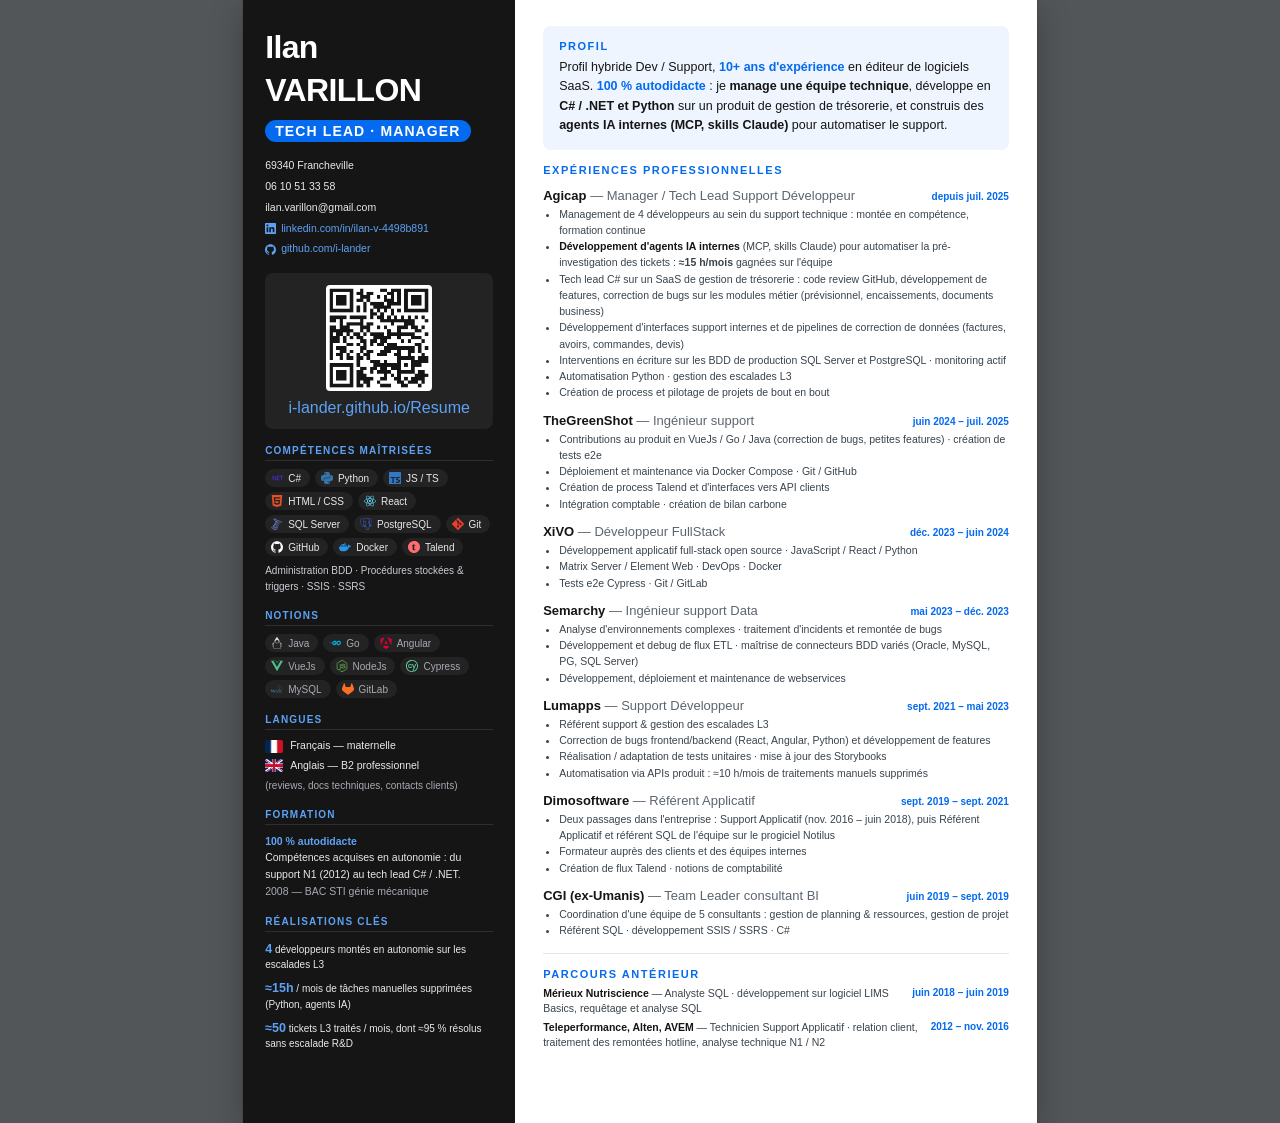
==== Sources/Ilan_Varillon_CV_2026.html @ 6e3e5952 "feat: update cv generation and template" ====
<!doctype html>
<html lang="fr">
  <head>
    <meta charset="utf-8" />
    <meta name="viewport" content="width=device-width, initial-scale=1" />
    <title>CV - Ilan Varillon</title>
    <style>
      /* Une page A4, sans marge d'imprimante. */
      @page {
        size: A4;
        margin: 0;
      }

      html,
      body {
        margin: 0;
        padding: 0;
      }

      body {
        background: #525659; /* fond de visionneuse, ecran uniquement */
      }

      a {
        color: #046aef;
        text-decoration: none;
      }
      a:hover {
        color: #0353c0;
        text-decoration: underline;
      }

      /* La feuille : dimensions physiques reelles. */
      .page {
        width: 210mm;
        height: 297mm;
        margin: 0 auto;
        overflow: hidden;
        background: #ffffff;
        box-shadow:
          0 0 0 1px rgba(0, 0, 0, 0.08),
          0 8px 30px rgba(0, 0, 0, 0.25);
        /* force l'impression des aplats (sidebar noire, pastilles, badges) */
        -webkit-print-color-adjust: exact;
        print-color-adjust: exact;
      }

      @media print {
        body {
          background: #ffffff;
        }
        .page {
          box-shadow: none;
          margin: 0;
          break-after: avoid;
          page-break-after: avoid;
        }
      }
    </style>
  </head>
  <body>
  <section
    class="page"
    id="p1"
    data-screen-label="CV"
    style="
      display: grid;
      grid-template-columns: 272px 1fr;
      font-family:
        -apple-system,
        &quot;Segoe UI&quot;,
        Roboto,
        Helvetica,
        Arial,
        sans-serif;
      color: #39434c;
      background: #ffffff;
      overflow: hidden;
    "
  >
    <aside
      style="
        background: #151515;
        color: #e8e9ec;
        padding: 26px 22px;
        display: flex;
        flex-direction: column;
        gap: 16px;
      "
    >
      <div>
        <div
          style="
            font-size: 32px;
            font-weight: 800;
            line-height: 1.35;
            color: #ffffff;
            letter-spacing: -0.02em;
          "
        >
          Ilan<br />VARILLON
        </div>
        <div
          style="
            margin-top: 8px;
            display: inline-block;
            background: #046aef;
            color: #ffffff;
            font-size: 14px;
            font-weight: 700;
            letter-spacing: 0.08em;
            text-transform: uppercase;
            padding: 3px 10px;
            border-radius: 9999px;
          "
        >
          Tech Lead · Manager
        </div>
      </div>
      <div
        style="
          display: flex;
          flex-direction: column;
          gap: 5px;
          font-size: 10.5px;
          line-height: 1.5;
        "
      >
        <div>69340 Francheville</div>
        <div>06 10 51 33 58</div>
        <div>ilan.varillon@gmail.com</div>
        <div style="display: flex; align-items: center; gap: 5px">
          <img
            src="Images/icons/linkedin.svg"
            width="11"
            height="11"
            alt=""
          /><a
            href="https://www.linkedin.com/in/ilan-v-4498b891/"
            style="color: #5da2f5"
            >linkedin.com/in/ilan-v-4498b891</a
          >
        </div>
        <div style="display: flex; align-items: center; gap: 5px">
          <img
            src="Images/icons/github-contact.svg"
            width="11"
            height="11"
            alt=""
          /><a href="https://github.com/i-lander" style="color: #5da2f5"
            >github.com/i-lander</a
          >
        </div>
      </div>
      <div
        style="
          display: flex;
          flex-direction: column;
          align-items: center;
          gap: 8px;
          background: #232323;
          border-radius: 8px;
          padding: 12px 10px;
          text-align: center;
        "
      >
        <img
          src="Images/icons/qr-portfolio.png"
          width="100"
          height="auto"
          alt="QR code portfolio"
          style="border-radius: 4px; background: #ffffff; padding: 3px"
        />
        <div>
          <a
            href="https://i-lander.github.io/Resume"
            style="color: #5da2f5"
            >i-lander.github.io/Resume</a
          >
        </div>
      </div>
      <div>
        <div
          style="
            font-size: 10px;
            font-weight: 700;
            letter-spacing: 0.12em;
            text-transform: uppercase;
            color: #5da2f5;
            margin-bottom: 8px;
            border-bottom: 1px solid #2e2e2e;
            padding-bottom: 4px;
          "
        >
          Compétences maîtrisées
        </div>
        <div style="display: flex; flex-wrap: wrap; gap: 5px">
          <span
            style="
              display: inline-flex;
              align-items: center;
              gap: 5px;
              background: #232323;
              border-radius: 9999px;
              padding: 3px 9px 3px 6px;
              font-size: 10px;
              font-weight: 500;
            "
            ><img
              src="Images/icons/dotnet.svg"
              width="12"
              height="12"
              alt=""
            />C#</span
          >
          <span
            style="
              display: inline-flex;
              align-items: center;
              gap: 5px;
              background: #232323;
              border-radius: 9999px;
              padding: 3px 9px 3px 6px;
              font-size: 10px;
              font-weight: 500;
            "
            ><img
              src="Images/icons/python.svg"
              width="12"
              height="12"
              alt=""
            />Python</span
          >
          <span
            style="
              display: inline-flex;
              align-items: center;
              gap: 5px;
              background: #232323;
              border-radius: 9999px;
              padding: 3px 9px 3px 6px;
              font-size: 10px;
              font-weight: 500;
            "
            ><img
              src="Images/icons/typescript.svg"
              width="12"
              height="12"
              alt=""
            />JS / TS</span
          >
          <span
            style="
              display: inline-flex;
              align-items: center;
              gap: 5px;
              background: #232323;
              border-radius: 9999px;
              padding: 3px 9px 3px 6px;
              font-size: 10px;
              font-weight: 500;
            "
            ><img
              src="Images/icons/html5.svg"
              width="12"
              height="12"
              alt=""
            />HTML / CSS</span
          >
          <span
            style="
              display: inline-flex;
              align-items: center;
              gap: 5px;
              background: #232323;
              border-radius: 9999px;
              padding: 3px 9px 3px 6px;
              font-size: 10px;
              font-weight: 500;
            "
            ><img
              src="Images/icons/react.svg"
              width="12"
              height="12"
              alt=""
            />React</span
          >
          <span
            style="
              display: inline-flex;
              align-items: center;
              gap: 5px;
              background: #232323;
              border-radius: 9999px;
              padding: 3px 9px 3px 6px;
              font-size: 10px;
              font-weight: 500;
            "
            ><img
              src="Images/icons/sqlserver.svg"
              width="12"
              height="12"
              alt=""
              style="
                filter: invert(60%) sepia(80%) saturate(400%)
                  hue-rotate(180deg);
              "
            />SQL Server</span
          >
          <span
            style="
              display: inline-flex;
              align-items: center;
              gap: 5px;
              background: #232323;
              border-radius: 9999px;
              padding: 3px 9px 3px 6px;
              font-size: 10px;
              font-weight: 500;
            "
            ><img
              src="Images/icons/postgresql.svg"
              width="12"
              height="12"
              alt=""
            />PostgreSQL</span
          >
          <span
            style="
              display: inline-flex;
              align-items: center;
              gap: 5px;
              background: #232323;
              border-radius: 9999px;
              padding: 3px 9px 3px 6px;
              font-size: 10px;
              font-weight: 500;
            "
            ><img
              src="Images/icons/git.svg"
              width="12"
              height="12"
              alt=""
            />Git</span
          >
          <span
            style="
              display: inline-flex;
              align-items: center;
              gap: 5px;
              background: #232323;
              border-radius: 9999px;
              padding: 3px 9px 3px 6px;
              font-size: 10px;
              font-weight: 500;
            "
            ><img
              src="Images/icons/github-white.svg"
              width="12"
              height="12"
              alt=""
            />GitHub</span
          >
          <span
            style="
              display: inline-flex;
              align-items: center;
              gap: 5px;
              background: #232323;
              border-radius: 9999px;
              padding: 3px 9px 3px 6px;
              font-size: 10px;
              font-weight: 500;
            "
            ><img
              src="Images/icons/docker.svg"
              width="12"
              height="12"
              alt=""
            />Docker</span
          >
          <span
            style="
              display: inline-flex;
              align-items: center;
              gap: 5px;
              background: #232323;
              border-radius: 9999px;
              padding: 3px 9px 3px 6px;
              font-size: 10px;
              font-weight: 500;
            "
            ><img
              src="Images/icons/talend.svg"
              width="12"
              height="12"
              alt=""
            />Talend</span
          >
        </div>
        <div
          style="
            font-size: 10px;
            line-height: 1.55;
            color: #c8ccd3;
            margin-top: 7px;
          "
        >
          Administration BDD · Procédures stockées &amp; triggers · SSIS ·
          SSRS
        </div>
      </div>
      <div>
        <div
          style="
            font-size: 10px;
            font-weight: 700;
            letter-spacing: 0.12em;
            text-transform: uppercase;
            color: #5da2f5;
            margin-bottom: 8px;
            border-bottom: 1px solid #2e2e2e;
            padding-bottom: 4px;
          "
        >
          Notions
        </div>
        <div style="display: flex; flex-wrap: wrap; gap: 5px">
          <span
            style="
              display: inline-flex;
              align-items: center;
              gap: 5px;
              background: #232323;
              border-radius: 9999px;
              padding: 3px 9px 3px 6px;
              font-size: 10px;
              font-weight: 500;
              color: #a7abb3;
            "
            ><img
              src="Images/icons/openjdk.svg"
              width="12"
              height="12"
              alt=""
            />Java</span
          >
          <span
            style="
              display: inline-flex;
              align-items: center;
              gap: 5px;
              background: #232323;
              border-radius: 9999px;
              padding: 3px 9px 3px 6px;
              font-size: 10px;
              font-weight: 500;
              color: #a7abb3;
            "
            ><img
              src="Images/icons/go.svg"
              width="12"
              height="12"
              alt=""
            />Go</span
          >
          <span
            style="
              display: inline-flex;
              align-items: center;
              gap: 5px;
              background: #232323;
              border-radius: 9999px;
              padding: 3px 9px 3px 6px;
              font-size: 10px;
              font-weight: 500;
              color: #a7abb3;
            "
            ><img
              src="Images/icons/angular.svg"
              width="12"
              height="12"
              alt=""
            />Angular</span
          >
          <span
            style="
              display: inline-flex;
              align-items: center;
              gap: 5px;
              background: #232323;
              border-radius: 9999px;
              padding: 3px 9px 3px 6px;
              font-size: 10px;
              font-weight: 500;
              color: #a7abb3;
            "
            ><img
              src="Images/icons/vuejs.svg"
              width="12"
              height="12"
              alt=""
            />VueJs</span
          >
          <span
            style="
              display: inline-flex;
              align-items: center;
              gap: 5px;
              background: #232323;
              border-radius: 9999px;
              padding: 3px 9px 3px 6px;
              font-size: 10px;
              font-weight: 500;
              color: #a7abb3;
            "
            ><img
              src="Images/icons/nodejs.svg"
              width="12"
              height="12"
              alt=""
            />NodeJs</span
          >
          <span
            style="
              display: inline-flex;
              align-items: center;
              gap: 5px;
              background: #232323;
              border-radius: 9999px;
              padding: 3px 9px 3px 6px;
              font-size: 10px;
              font-weight: 500;
              color: #a7abb3;
            "
            ><img
              src="Images/icons/cypress.svg"
              width="12"
              height="12"
              alt=""
            />Cypress</span
          >
          <span
            style="
              display: inline-flex;
              align-items: center;
              gap: 5px;
              background: #232323;
              border-radius: 9999px;
              padding: 3px 9px 3px 6px;
              font-size: 10px;
              font-weight: 500;
              color: #a7abb3;
            "
            ><img
              src="Images/icons/mysql.svg"
              width="12"
              height="12"
              alt=""
            />MySQL</span
          >
          <span
            style="
              display: inline-flex;
              align-items: center;
              gap: 5px;
              background: #232323;
              border-radius: 9999px;
              padding: 3px 9px 3px 6px;
              font-size: 10px;
              font-weight: 500;
              color: #a7abb3;
            "
            ><img
              src="Images/icons/gitlab.svg"
              width="12"
              height="12"
              alt=""
            />GitLab</span
          >
        </div>
      </div>
      <div>
        <div
          style="
            font-size: 10px;
            font-weight: 700;
            letter-spacing: 0.12em;
            text-transform: uppercase;
            color: #5da2f5;
            margin-bottom: 8px;
            border-bottom: 1px solid #2e2e2e;
            padding-bottom: 4px;
          "
        >
          Langues
        </div>
        <div
          style="
            display: flex;
            flex-direction: column;
            gap: 4px;
            font-size: 10.5px;
            line-height: 1.5;
          "
        >
          <div style="display: flex; align-items: center; gap: 7px">
            <img
              src="Images/icons/flag-fr.png"
              width="18"
              height="13"
              alt="FR"
              style="border-radius: 2px"
            />Français — maternelle
          </div>
          <div style="display: flex; align-items: center; gap: 7px">
            <img
              src="Images/icons/flag-gb.png"
              width="18"
              height="13"
              alt="EN"
              style="border-radius: 2px"
            />Anglais — B2 professionnel
          </div>
          <div style="color: #a7abb3; font-size: 10px">
            (reviews, docs techniques, contacts clients)
          </div>
        </div>
      </div>
      <div>
        <div
          style="
            font-size: 10px;
            font-weight: 700;
            letter-spacing: 0.12em;
            text-transform: uppercase;
            color: #5da2f5;
            margin-bottom: 8px;
            border-bottom: 1px solid #2e2e2e;
            padding-bottom: 4px;
          "
        >
          Formation
        </div>
        <div style="font-size: 10.5px; line-height: 1.6">
          <strong style="color: #5da2f5">100 % autodidacte</strong><br />Compétences
          acquises en autonomie : du support N1 (2012) au tech lead C# /
          .NET.<br /><span
            style="color: #a7abb3"
            >2008 — BAC STI génie mécanique</span
          >
        </div>
      </div>
      <div>
        <div
          style="
            font-size: 10px;
            font-weight: 700;
            letter-spacing: 0.12em;
            text-transform: uppercase;
            color: #5da2f5;
            margin-bottom: 8px;
            border-bottom: 1px solid #2e2e2e;
            padding-bottom: 4px;
          "
        >
          Réalisations clés
        </div>
        <div
          style="
            display: flex;
            flex-direction: column;
            gap: 7px;
            font-size: 10px;
            line-height: 1.45;
          "
        >
          <div>
            <strong style="color: #5da2f5; font-size: 12.5px">4</strong>
            développeurs montés en autonomie sur les escalades
            L3
          </div>
          <div>
            <strong style="color: #5da2f5; font-size: 12.5px"
              >≈15h</strong
            >
            / mois de tâches manuelles supprimées (Python,
            agents IA)
          </div>
          <div>
            <strong style="color: #5da2f5; font-size: 12.5px"
              >≈50</strong
            >
            tickets L3 traités / mois, dont ≈95&nbsp;%
            résolus sans escalade R&amp;D
          </div>
        </div>
      </div>
    </aside>
    <main
      style="
        padding: 26px 28px 22px;
        display: flex;
        flex-direction: column;
        gap: 14px;
      "
    >
      <header
        style="
          background: #eef5fe;
          border-radius: 8px;
          padding: 14px 16px;
          border-left: none;
        "
      >
        <div
          style="
            font-size: 11px;
            font-weight: 700;
            letter-spacing: 0.14em;
            text-transform: uppercase;
            color: #046aef;
          "
        >
          Profil
        </div>
        <p
          style="
            margin: 6px 0 0;
            font-size: 12.5px;
            line-height: 1.55;
            color: #151515;
            font-weight: 500;
          "
        >
          Profil hybride Dev / Support,
          <strong style="color: #046aef">10+ ans d'expérience</strong> en
          éditeur de logiciels SaaS.
          <strong style="color: #046aef">100 % autodidacte</strong> : je
          <strong>manage une équipe technique</strong>, développe en
          <strong>C# / .NET et Python</strong> sur un produit de gestion de
          trésorerie, et construis des
          <strong>agents IA internes (MCP, skills Claude)</strong> pour
          automatiser le support.
        </p>
      </header>
      <div style="display: flex; flex-direction: column; gap: 12px">
        <div
          style="
            font-size: 11px;
            font-weight: 700;
            letter-spacing: 0.14em;
            text-transform: uppercase;
            color: #046aef;
          "
        >
          Expériences professionnelles
        </div>
        <article style="display: flex; flex-direction: column; gap: 3px">
          <div
            style="
              display: flex;
              justify-content: space-between;
              align-items: baseline;
              gap: 12px;
            "
          >
            <div
              style="font-size: 13px; font-weight: 700; color: #151515"
            >
              Agicap
              <span style="font-weight: 500; color: #5b6570"
                >— Manager / Tech Lead Support Développeur</span
              >
            </div>
            <div
              style="
                font-size: 10px;
                font-weight: 600;
                color: #046aef;
                white-space: nowrap;
                font-variant-numeric: tabular-nums;
              "
            >
              depuis juil. 2025
            </div>
          </div>
          <ul
            style="
              margin: 0;
              padding-left: 16px;
              font-size: 10.5px;
              line-height: 1.55;
              color: #39434c;
            "
          >
            <li>
              Management de 4 développeurs au sein du support technique :
              montée en compétence, formation continue
            </li>
            <li>
              <strong style="color: #151515"
                >Développement d'agents IA internes</strong
              >
              (MCP, skills Claude) pour automatiser la pré-investigation
              des tickets : <strong>≈15 h/mois</strong> gagnées sur
              l'équipe
            </li>
            <li>
              Tech lead C# sur un SaaS de gestion de trésorerie : code
              review GitHub, développement de features, correction de bugs
              sur les modules métier (prévisionnel, encaissements,
              documents business)
            </li>
            <li>
              Développement d'interfaces support internes et de pipelines
              de correction de données (factures, avoirs, commandes,
              devis)
            </li>
            <li>
              Interventions en écriture sur les BDD de production SQL
              Server et PostgreSQL · monitoring actif
            </li>
            <li>
              Automatisation Python · gestion des escalades L3
            </li>
            <li>
              Création de process et pilotage de projets de bout en bout
            </li>
          </ul>
        </article>
        <article style="display: flex; flex-direction: column; gap: 3px">
          <div
            style="
              display: flex;
              justify-content: space-between;
              align-items: baseline;
              gap: 12px;
            "
          >
            <div
              style="font-size: 13px; font-weight: 700; color: #151515"
            >
              TheGreenShot
              <span style="font-weight: 500; color: #5b6570"
                >— Ingénieur support</span
              >
            </div>
            <div
              style="
                font-size: 10px;
                font-weight: 600;
                color: #046aef;
                white-space: nowrap;
                font-variant-numeric: tabular-nums;
              "
            >
              juin 2024 – juil. 2025
            </div>
          </div>
          <ul
            style="
              margin: 0;
              padding-left: 16px;
              font-size: 10.5px;
              line-height: 1.55;
              color: #39434c;
            "
          >
            <li>
              Contributions au produit en VueJs / Go / Java (correction de
              bugs, petites features) · création de tests e2e
            </li>
            <li>
              Déploiement et maintenance via Docker Compose · Git / GitHub
            </li>
            <li>
              Création de process Talend et d'interfaces vers API clients
            </li>
            <li>Intégration comptable · création de bilan carbone</li>
          </ul>
        </article>
        <article style="display: flex; flex-direction: column; gap: 3px">
          <div
            style="
              display: flex;
              justify-content: space-between;
              align-items: baseline;
              gap: 12px;
            "
          >
            <div
              style="font-size: 13px; font-weight: 700; color: #151515"
            >
              XiVO
              <span style="font-weight: 500; color: #5b6570"
                >— Développeur FullStack</span
              >
            </div>
            <div
              style="
                font-size: 10px;
                font-weight: 600;
                color: #046aef;
                white-space: nowrap;
                font-variant-numeric: tabular-nums;
              "
            >
              déc. 2023 – juin 2024
            </div>
          </div>
          <ul
            style="
              margin: 0;
              padding-left: 16px;
              font-size: 10.5px;
              line-height: 1.55;
              color: #39434c;
            "
          >
            <li>
              Développement applicatif full-stack open source · JavaScript
              / React / Python
            </li>
            <li>Matrix Server / Element Web · DevOps · Docker</li>
            <li>Tests e2e Cypress · Git / GitLab</li>
          </ul>
        </article>
        <article style="display: flex; flex-direction: column; gap: 3px">
          <div
            style="
              display: flex;
              justify-content: space-between;
              align-items: baseline;
              gap: 12px;
            "
          >
            <div
              style="font-size: 13px; font-weight: 700; color: #151515"
            >
              Semarchy
              <span style="font-weight: 500; color: #5b6570"
                >— Ingénieur support Data</span
              >
            </div>
            <div
              style="
                font-size: 10px;
                font-weight: 600;
                color: #046aef;
                white-space: nowrap;
                font-variant-numeric: tabular-nums;
              "
            >
              mai 2023 – déc. 2023
            </div>
          </div>
          <ul
            style="
              margin: 0;
              padding-left: 16px;
              font-size: 10.5px;
              line-height: 1.55;
              color: #39434c;
            "
          >
            <li>
              Analyse d'environnements complexes · traitement d'incidents
              et remontée de bugs
            </li>
            <li>
              Développement et debug de flux ETL · maîtrise de connecteurs
              BDD variés (Oracle, MySQL, PG, SQL Server)
            </li>
            <li>
              Développement, déploiement et maintenance de webservices
            </li>
          </ul>
        </article>
        <article style="display: flex; flex-direction: column; gap: 3px">
          <div
            style="
              display: flex;
              justify-content: space-between;
              align-items: baseline;
              gap: 12px;
            "
          >
            <div
              style="font-size: 13px; font-weight: 700; color: #151515"
            >
              Lumapps
              <span style="font-weight: 500; color: #5b6570"
                >— Support Développeur</span
              >
            </div>
            <div
              style="
                font-size: 10px;
                font-weight: 600;
                color: #046aef;
                white-space: nowrap;
                font-variant-numeric: tabular-nums;
              "
            >
              sept. 2021 – mai 2023
            </div>
          </div>
          <ul
            style="
              margin: 0;
              padding-left: 16px;
              font-size: 10.5px;
              line-height: 1.55;
              color: #39434c;
            "
          >
            <li>Référent support &amp; gestion des escalades L3</li>
            <li>
              Correction de bugs frontend/backend (React, Angular, Python)
              et développement de features
            </li>
            <li>
              Réalisation / adaptation de tests unitaires · mise à jour
              des Storybooks
            </li>
            <li>
              Automatisation via APIs produit : ≈10 h/mois de
              traitements manuels supprimés
            </li>
          </ul>
        </article>
        <article style="display: flex; flex-direction: column; gap: 3px">
          <div
            style="
              display: flex;
              justify-content: space-between;
              align-items: baseline;
              gap: 12px;
            "
          >
            <div
              style="font-size: 13px; font-weight: 700; color: #151515"
            >
              Dimosoftware
              <span style="font-weight: 500; color: #5b6570"
                >— Référent Applicatif</span
              >
            </div>
            <div
              style="
                font-size: 10px;
                font-weight: 600;
                color: #046aef;
                white-space: nowrap;
                font-variant-numeric: tabular-nums;
              "
            >
              sept. 2019 – sept. 2021
            </div>
          </div>
          <ul
            style="
              margin: 0;
              padding-left: 16px;
              font-size: 10.5px;
              line-height: 1.55;
              color: #39434c;
            "
          >
            <li>
              Deux passages dans l'entreprise : Support Applicatif
              (nov. 2016 – juin 2018), puis Référent Applicatif et référent
              SQL de l'équipe sur le progiciel Notilus
            </li>
            <li>Formateur auprès des clients et des équipes internes</li>
            <li>Création de flux Talend · notions de comptabilité</li>
          </ul>
        </article>
        <article style="display: flex; flex-direction: column; gap: 3px">
          <div
            style="
              display: flex;
              justify-content: space-between;
              align-items: baseline;
              gap: 12px;
            "
          >
            <div
              style="font-size: 13px; font-weight: 700; color: #151515"
            >
              CGI (ex-Umanis)
              <span style="font-weight: 500; color: #5b6570"
                >— Team Leader consultant BI</span
              >
            </div>
            <div
              style="
                font-size: 10px;
                font-weight: 600;
                color: #046aef;
                white-space: nowrap;
                font-variant-numeric: tabular-nums;
              "
            >
              juin 2019 – sept. 2019
            </div>
          </div>
          <ul
            style="
              margin: 0;
              padding-left: 16px;
              font-size: 10.5px;
              line-height: 1.55;
              color: #39434c;
            "
          >
            <li>
              Coordination d'une équipe de 5 consultants : gestion de
              planning &amp; ressources, gestion de projet
            </li>
            <li>Référent SQL · développement SSIS / SSRS · C#</li>
          </ul>
        </article>
      </div>
      <div style="height: 1px; background: #e3e5e8"></div>
      <div style="display: flex; flex-direction: column; gap: 6px">
        <div
          style="
            font-size: 11px;
            font-weight: 700;
            letter-spacing: 0.14em;
            text-transform: uppercase;
            color: #046aef;
          "
        >
          Parcours antérieur
        </div>
        <div
          style="
            display: grid;
            grid-template-columns: 1fr;
            gap: 4px;
            font-size: 10.5px;
            line-height: 1.45;
            color: #39434c;
          "
        >
          <div
            style="
              display: flex;
              justify-content: space-between;
              gap: 12px;
            "
          >
            <span
              ><strong style="color: #151515"
                >Mérieux Nutriscience</strong
              >
              — Analyste SQL · développement sur logiciel LIMS Basics,
              requêtage et analyse SQL</span
            ><span
              style="
                color: #046aef;
                font-weight: 600;
                white-space: nowrap;
                font-size: 10px;
              "
              >juin 2018 – juin 2019</span
            >
          </div>
          <div
            style="
              display: flex;
              justify-content: space-between;
              gap: 12px;
            "
          >
            <span
              ><strong style="color: #151515"
                >Teleperformance, Alten, AVEM</strong
              >
              — Technicien Support Applicatif · relation client,
              traitement des remontées hotline, analyse technique N1 /
              N2</span
            ><span
              style="
                color: #046aef;
                font-weight: 600;
                white-space: nowrap;
                font-size: 10px;
              "
              >2012 – nov. 2016</span
            >
          </div>
        </div>
      </div>
    </main>
  </section>
  </body>
</html>
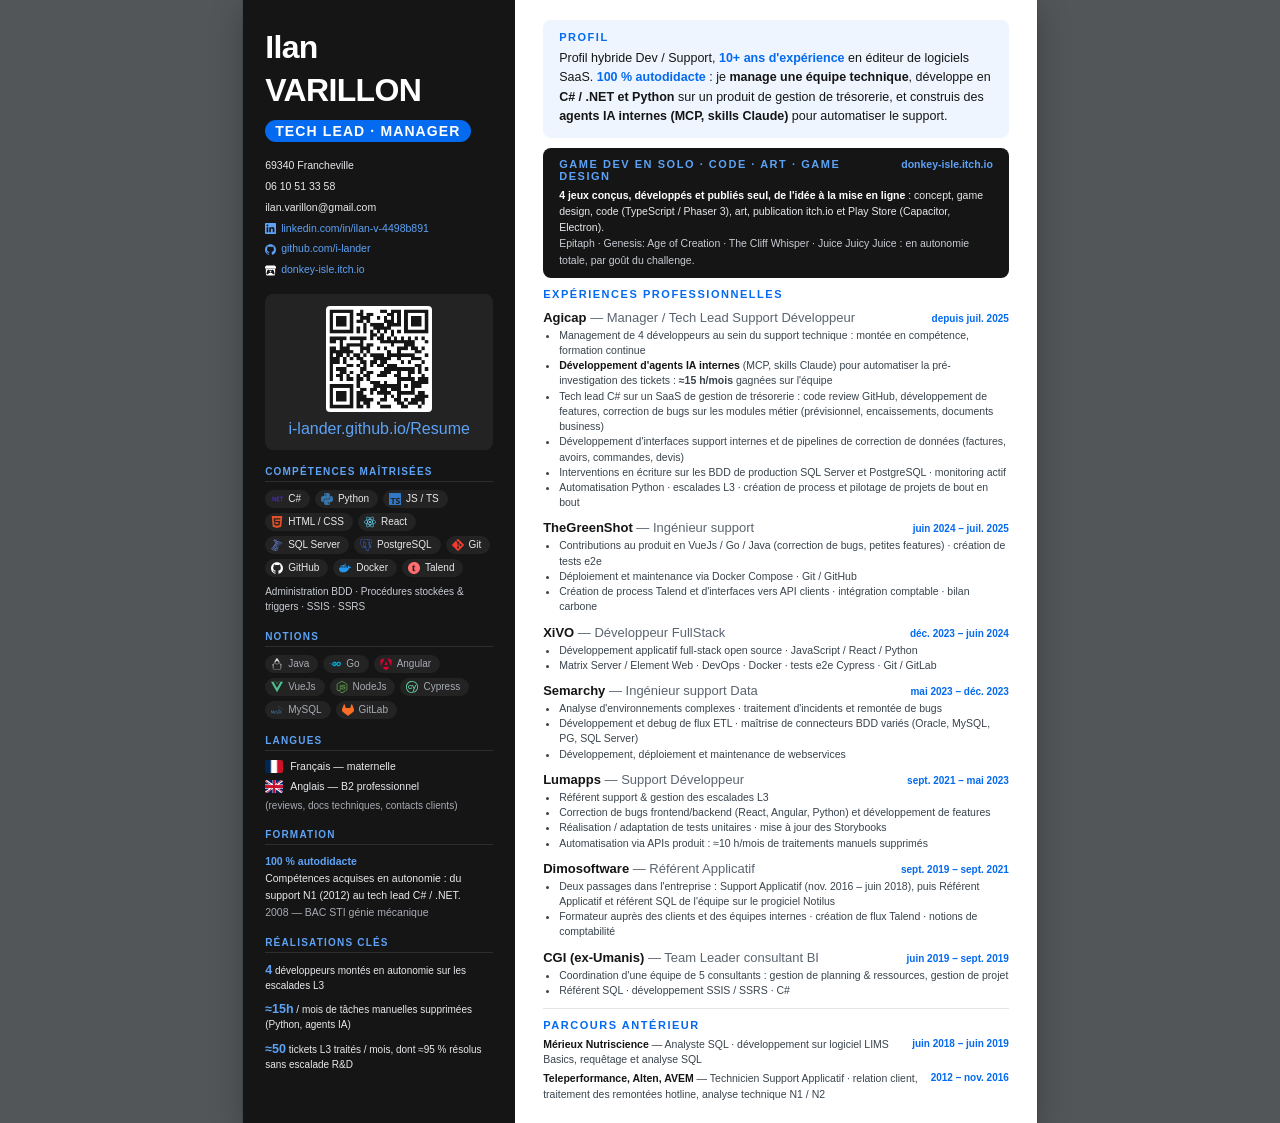
==== commit 4a548835: "feat: highlight solo game dev with itch.io link on CV Co-Authored-By: Claude Fable 5 <noreply@anthro" ====
--- a/Sources/Ilan_Varillon_CV_2026.html
+++ b/Sources/Ilan_Varillon_CV_2026.html
@@ -151,6 +151,16 @@
             >github.com/i-lander</a
           >
         </div>
+        <div style="display: flex; align-items: center; gap: 5px">
+          <img
+            src="Images/icons/itchio.svg"
+            width="11"
+            height="11"
+            alt=""
+          /><a href="https://donkey-isle.itch.io" style="color: #5da2f5"
+            >donkey-isle.itch.io</a
+          >
+        </div>
       </div>
       <div
         style="
@@ -699,17 +709,17 @@
     </aside>
     <main
       style="
-        padding: 26px 28px 22px;
+        padding: 20px 28px 16px;
         display: flex;
         flex-direction: column;
-        gap: 14px;
+        gap: 10px;
       "
     >
       <header
         style="
           background: #eef5fe;
           border-radius: 8px;
-          padding: 14px 16px;
+          padding: 11px 16px;
           border-left: none;
         "
       >
@@ -744,7 +754,67 @@
           automatiser le support.
         </p>
       </header>
-      <div style="display: flex; flex-direction: column; gap: 12px">
+      <div
+        style="
+          background: #151515;
+          border-radius: 8px;
+          padding: 10px 16px;
+          color: #e8e9ec;
+        "
+      >
+        <div
+          style="
+            display: flex;
+            justify-content: space-between;
+            align-items: baseline;
+            gap: 12px;
+          "
+        >
+          <div
+            style="
+              font-size: 11px;
+              font-weight: 700;
+              letter-spacing: 0.14em;
+              text-transform: uppercase;
+              color: #5da2f5;
+            "
+          >
+            Game dev en solo · code · art · game design
+          </div>
+          <a
+            href="https://donkey-isle.itch.io"
+            style="
+              color: #5da2f5;
+              font-size: 10.5px;
+              font-weight: 700;
+              white-space: nowrap;
+            "
+            >donkey-isle.itch.io</a
+          >
+        </div>
+        <p
+          style="
+            margin: 5px 0 0;
+            font-size: 10.5px;
+            line-height: 1.55;
+            color: #e8e9ec;
+          "
+        >
+          <strong style="color: #ffffff"
+            >4 jeux conçus, développés et publiés seul, de l'idée à la
+            mise en ligne</strong
+          >
+
+          : concept, game design, code (TypeScript / Phaser&nbsp;3), art,
+          publication itch.io et Play Store (Capacitor, Electron).<br />
+          <span style="color: #c8ccd3"
+            >Epitaph · Genesis: Age of Creation · The Cliff Whisper ·
+            Juice Juicy Juice : en autonomie totale, par goût du
+            challenge.</span
+          >
+        </p>
+      </div>
+      <div style="display: flex; flex-direction: column; gap: 10px">
         <div
           style="
             font-size: 11px;
@@ -790,7 +860,7 @@
               margin: 0;
               padding-left: 16px;
               font-size: 10.5px;
-              line-height: 1.55;
+              line-height: 1.45;
               color: #39434c;
             "
           >
@@ -822,10 +892,8 @@
               Server et PostgreSQL · monitoring actif
             </li>
             <li>
-              Automatisation Python · gestion des escalades L3
-            </li>
-            <li>
-              Création de process et pilotage de projets de bout en bout
+              Automatisation Python · escalades L3 · création de process
+              et pilotage de projets de bout en bout
             </li>
           </ul>
         </article>
@@ -863,7 +931,7 @@
               margin: 0;
               padding-left: 16px;
               font-size: 10.5px;
-              line-height: 1.55;
+              line-height: 1.45;
               color: #39434c;
             "
           >
@@ -876,8 +944,8 @@
             </li>
             <li>
               Création de process Talend et d'interfaces vers API clients
-            </li>
-            <li>Intégration comptable · création de bilan carbone</li>
+              · intégration comptable · bilan carbone
+            </li>
           </ul>
         </article>
         <article style="display: flex; flex-direction: column; gap: 3px">
@@ -914,7 +982,7 @@
               margin: 0;
               padding-left: 16px;
               font-size: 10.5px;
-              line-height: 1.55;
+              line-height: 1.45;
               color: #39434c;
             "
           >
@@ -922,8 +990,10 @@
               Développement applicatif full-stack open source · JavaScript
               / React / Python
             </li>
-            <li>Matrix Server / Element Web · DevOps · Docker</li>
-            <li>Tests e2e Cypress · Git / GitLab</li>
+            <li>
+              Matrix Server / Element Web · DevOps · Docker · tests e2e
+              Cypress · Git / GitLab
+            </li>
           </ul>
         </article>
         <article style="display: flex; flex-direction: column; gap: 3px">
@@ -960,7 +1030,7 @@
               margin: 0;
               padding-left: 16px;
               font-size: 10.5px;
-              line-height: 1.55;
+              line-height: 1.45;
               color: #39434c;
             "
           >
@@ -1011,7 +1081,7 @@
               margin: 0;
               padding-left: 16px;
               font-size: 10.5px;
-              line-height: 1.55;
+              line-height: 1.45;
               color: #39434c;
             "
           >
@@ -1064,7 +1134,7 @@
               margin: 0;
               padding-left: 16px;
               font-size: 10.5px;
-              line-height: 1.55;
+              line-height: 1.45;
               color: #39434c;
             "
           >
@@ -1073,8 +1143,10 @@
               (nov. 2016 – juin 2018), puis Référent Applicatif et référent
               SQL de l'équipe sur le progiciel Notilus
             </li>
-            <li>Formateur auprès des clients et des équipes internes</li>
-            <li>Création de flux Talend · notions de comptabilité</li>
+            <li>
+              Formateur auprès des clients et des équipes internes ·
+              création de flux Talend · notions de comptabilité
+            </li>
           </ul>
         </article>
         <article style="display: flex; flex-direction: column; gap: 3px">
@@ -1111,7 +1183,7 @@
               margin: 0;
               padding-left: 16px;
               font-size: 10.5px;
-              line-height: 1.55;
+              line-height: 1.45;
               color: #39434c;
             "
           >
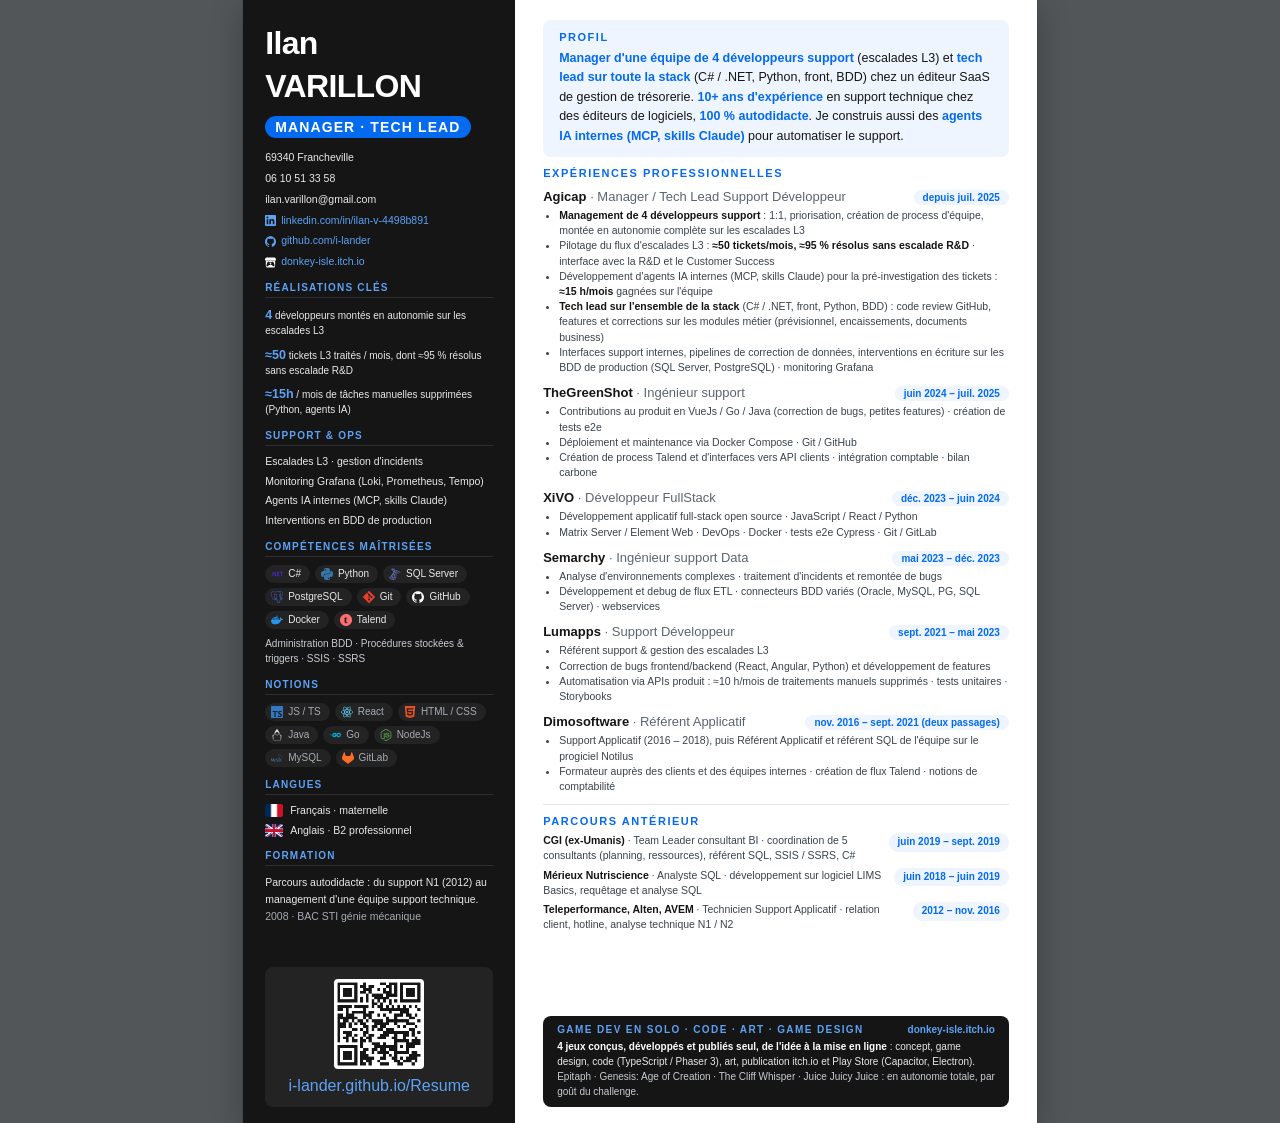
==== commit e5dc4d25: "feat: refonte CV orientation team lead support Profil et badge manager + tech lead full stack, reali" ====
--- a/Sources/Ilan_Varillon_CV_2026.html
+++ b/Sources/Ilan_Varillon_CV_2026.html
@@ -19,6 +19,13 @@
 
       body {
         background: #525659; /* fond de visionneuse, ecran uniquement */
+        font-family:
+          -apple-system,
+          "Segoe UI",
+          Roboto,
+          Helvetica,
+          Arial,
+          sans-serif;
       }
 
       a {
@@ -37,6 +44,9 @@
         margin: 0 auto;
         overflow: hidden;
         background: #ffffff;
+        color: #39434c;
+        display: grid;
+        grid-template-columns: 272px 1fr;
         box-shadow:
           0 0 0 1px rgba(0, 0, 0, 0.08),
           0 8px 30px rgba(0, 0, 0, 0.25);
@@ -56,1218 +66,662 @@
           page-break-after: avoid;
         }
       }
+
+      /* ---------- Sidebar ---------- */
+      .sidebar {
+        background: #151515;
+        color: #e8e9ec;
+        padding: 22px 22px 16px;
+        display: flex;
+        flex-direction: column;
+        gap: 12px;
+      }
+      .sidebar a {
+        color: #5da2f5;
+      }
+      .name {
+        font-size: 32px;
+        font-weight: 800;
+        line-height: 1.35;
+        color: #ffffff;
+        letter-spacing: -0.02em;
+      }
+      .role-badge {
+        margin-top: 8px;
+        display: inline-block;
+        background: #046aef;
+        color: #ffffff;
+        font-size: 14px;
+        font-weight: 700;
+        letter-spacing: 0.08em;
+        text-transform: uppercase;
+        padding: 3px 10px;
+        border-radius: 9999px;
+      }
+      .contact {
+        display: flex;
+        flex-direction: column;
+        gap: 5px;
+        font-size: 10.5px;
+        line-height: 1.5;
+      }
+      .contact-row {
+        display: flex;
+        align-items: center;
+        gap: 5px;
+      }
+      .side-title {
+        font-size: 10px;
+        font-weight: 700;
+        letter-spacing: 0.12em;
+        text-transform: uppercase;
+        color: #5da2f5;
+        margin-bottom: 8px;
+        border-bottom: 1px solid #2e2e2e;
+        padding-bottom: 4px;
+      }
+      .badges {
+        display: flex;
+        flex-wrap: wrap;
+        gap: 5px;
+      }
+      .badge {
+        display: inline-flex;
+        align-items: center;
+        gap: 5px;
+        background: #232323;
+        border-radius: 9999px;
+        padding: 3px 9px 3px 6px;
+        font-size: 10px;
+        font-weight: 500;
+      }
+      .badge.dim {
+        color: #a7abb3;
+      }
+      .side-note {
+        font-size: 10px;
+        line-height: 1.55;
+        color: #c8ccd3;
+        margin-top: 7px;
+      }
+      .keyfacts {
+        display: flex;
+        flex-direction: column;
+        gap: 7px;
+        font-size: 10px;
+        line-height: 1.45;
+      }
+      .keyfacts strong {
+        color: #5da2f5;
+        font-size: 12.5px;
+      }
+      .ops-list {
+        display: flex;
+        flex-direction: column;
+        gap: 4px;
+        font-size: 10.5px;
+        line-height: 1.5;
+      }
+      .langs {
+        display: flex;
+        flex-direction: column;
+        gap: 4px;
+        font-size: 10.5px;
+        line-height: 1.5;
+      }
+      .lang-row {
+        display: flex;
+        align-items: center;
+        gap: 7px;
+      }
+      .qr-box {
+        margin-top: auto;
+        display: flex;
+        flex-direction: column;
+        align-items: center;
+        gap: 8px;
+        background: #232323;
+        border-radius: 8px;
+        padding: 12px 10px;
+        text-align: center;
+      }
+
+      /* ---------- Main ---------- */
+      .main {
+        padding: 20px 28px 16px;
+        display: flex;
+        flex-direction: column;
+        gap: 10px;
+      }
+      .section-title {
+        font-size: 11px;
+        font-weight: 700;
+        letter-spacing: 0.14em;
+        text-transform: uppercase;
+        color: #046aef;
+      }
+      .profile {
+        background: #eef5fe;
+        border-radius: 8px;
+        padding: 11px 16px;
+      }
+      .profile p {
+        margin: 6px 0 0;
+        font-size: 12.5px;
+        line-height: 1.55;
+        color: #151515;
+        font-weight: 500;
+      }
+      .profile strong {
+        color: #046aef;
+      }
+      .xp-list {
+        display: flex;
+        flex-direction: column;
+        gap: 10px;
+      }
+      .xp {
+        display: flex;
+        flex-direction: column;
+        gap: 3px;
+      }
+      .xp-head {
+        display: flex;
+        justify-content: space-between;
+        align-items: baseline;
+        gap: 12px;
+      }
+      .xp-name {
+        font-size: 13px;
+        font-weight: 700;
+        color: #151515;
+      }
+      .xp-name span {
+        font-weight: 500;
+        color: #5b6570;
+      }
+      .xp-dates {
+        font-size: 10px;
+        font-weight: 700;
+        color: #046aef;
+        background: #eef5fe;
+        padding: 2px 9px;
+        border-radius: 9999px;
+        white-space: nowrap;
+        font-variant-numeric: tabular-nums;
+      }
+      .xp ul {
+        margin: 0;
+        padding-left: 16px;
+        font-size: 10.5px;
+        line-height: 1.45;
+        color: #39434c;
+      }
+      .xp li strong {
+        color: #151515;
+      }
+      .divider {
+        height: 1px;
+        background: #e3e5e8;
+      }
+      .prev-list {
+        display: grid;
+        grid-template-columns: 1fr;
+        gap: 4px;
+        font-size: 10.5px;
+        line-height: 1.45;
+        color: #39434c;
+      }
+      .prev-row {
+        display: flex;
+        justify-content: space-between;
+        gap: 12px;
+      }
+      .prev-row strong {
+        color: #151515;
+      }
+      .prev-dates {
+        color: #046aef;
+        font-weight: 700;
+        background: #eef5fe;
+        padding: 2px 9px;
+        border-radius: 9999px;
+        align-self: start;
+        white-space: nowrap;
+        font-size: 10px;
+      }
+
+      /* Footer projets perso : encart sombre, colle en bas de page */
+      .perso {
+        margin-top: auto;
+        background: #151515;
+        border-radius: 8px;
+        padding: 8px 14px;
+        color: #e8e9ec;
+      }
+      .perso-head {
+        display: flex;
+        justify-content: space-between;
+        align-items: baseline;
+        gap: 12px;
+      }
+      .perso-title {
+        font-size: 10px;
+        font-weight: 700;
+        letter-spacing: 0.14em;
+        text-transform: uppercase;
+        color: #5da2f5;
+      }
+      .perso p {
+        margin: 4px 0 0;
+        font-size: 10px;
+        line-height: 1.5;
+        color: #e8e9ec;
+      }
+      .perso strong {
+        color: #ffffff;
+      }
+      .perso a {
+        color: #5da2f5;
+        font-size: 10px;
+        font-weight: 700;
+        white-space: nowrap;
+      }
+      .perso .games {
+        color: #c8ccd3;
+      }
     </style>
   </head>
   <body>
-  <section
-    class="page"
-    id="p1"
-    data-screen-label="CV"
-    style="
-      display: grid;
-      grid-template-columns: 272px 1fr;
-      font-family:
-        -apple-system,
-        &quot;Segoe UI&quot;,
-        Roboto,
-        Helvetica,
-        Arial,
-        sans-serif;
-      color: #39434c;
-      background: #ffffff;
-      overflow: hidden;
-    "
-  >
-    <aside
-      style="
-        background: #151515;
-        color: #e8e9ec;
-        padding: 26px 22px;
-        display: flex;
-        flex-direction: column;
-        gap: 16px;
-      "
-    >
-      <div>
-        <div
-          style="
-            font-size: 32px;
-            font-weight: 800;
-            line-height: 1.35;
-            color: #ffffff;
-            letter-spacing: -0.02em;
-          "
-        >
-          Ilan<br />VARILLON
-        </div>
-        <div
-          style="
-            margin-top: 8px;
-            display: inline-block;
-            background: #046aef;
-            color: #ffffff;
-            font-size: 14px;
-            font-weight: 700;
-            letter-spacing: 0.08em;
-            text-transform: uppercase;
-            padding: 3px 10px;
-            border-radius: 9999px;
-          "
-        >
-          Tech Lead · Manager
-        </div>
-      </div>
-      <div
-        style="
-          display: flex;
-          flex-direction: column;
-          gap: 5px;
-          font-size: 10.5px;
-          line-height: 1.5;
-        "
-      >
-        <div>69340 Francheville</div>
-        <div>06 10 51 33 58</div>
-        <div>ilan.varillon@gmail.com</div>
-        <div style="display: flex; align-items: center; gap: 5px">
+    <section class="page" id="p1" data-screen-label="CV">
+      <aside class="sidebar">
+        <div>
+          <div class="name">Ilan<br />VARILLON</div>
+          <div class="role-badge">Manager · Tech Lead</div>
+        </div>
+        <div class="contact">
+          <div>69340 Francheville</div>
+          <div>06 10 51 33 58</div>
+          <div>ilan.varillon@gmail.com</div>
+          <div class="contact-row">
+            <img src="Images/icons/linkedin.svg" width="11" height="11" alt="" /><a
+              href="https://www.linkedin.com/in/ilan-v-4498b891/"
+              >linkedin.com/in/ilan-v-4498b891</a
+            >
+          </div>
+          <div class="contact-row">
+            <img
+              src="Images/icons/github-contact.svg"
+              width="11"
+              height="11"
+              alt=""
+            /><a href="https://github.com/i-lander">github.com/i-lander</a>
+          </div>
+          <div class="contact-row">
+            <img src="Images/icons/itchio.svg" width="11" height="11" alt="" /><a
+              href="https://donkey-isle.itch.io"
+              >donkey-isle.itch.io</a
+            >
+          </div>
+        </div>
+        <div>
+          <div class="side-title">Réalisations clés</div>
+          <div class="keyfacts">
+            <div>
+              <strong>4</strong> développeurs montés en autonomie sur les
+              escalades L3
+            </div>
+            <div>
+              <strong>≈50</strong> tickets L3 traités / mois, dont ≈95&nbsp;%
+              résolus sans escalade R&amp;D
+            </div>
+            <div>
+              <strong>≈15h</strong> / mois de tâches manuelles supprimées
+              (Python, agents IA)
+            </div>
+          </div>
+        </div>
+        <div>
+          <div class="side-title">Support &amp; Ops</div>
+          <div class="ops-list">
+            <div>Escalades L3 · gestion d'incidents</div>
+            <div>Monitoring Grafana (Loki, Prometheus, Tempo)</div>
+            <div>Agents IA internes (MCP, skills Claude)</div>
+            <div>Interventions en BDD de production</div>
+          </div>
+        </div>
+        <div>
+          <div class="side-title">Compétences maîtrisées</div>
+          <div class="badges">
+            <span class="badge"
+              ><img src="Images/icons/dotnet.svg" width="12" height="12" alt="" />C#</span
+            >
+            <span class="badge"
+              ><img src="Images/icons/python.svg" width="12" height="12" alt="" />Python</span
+            >
+            <span class="badge"
+              ><img
+                src="Images/icons/sqlserver.svg"
+                width="12"
+                height="12"
+                alt=""
+                style="
+                  filter: invert(60%) sepia(80%) saturate(400%)
+                    hue-rotate(180deg);
+                "
+              />SQL Server</span
+            >
+            <span class="badge"
+              ><img
+                src="Images/icons/postgresql.svg"
+                width="12"
+                height="12"
+                alt=""
+              />PostgreSQL</span
+            >
+            <span class="badge"
+              ><img src="Images/icons/git.svg" width="12" height="12" alt="" />Git</span
+            >
+            <span class="badge"
+              ><img
+                src="Images/icons/github-white.svg"
+                width="12"
+                height="12"
+                alt=""
+              />GitHub</span
+            >
+            <span class="badge"
+              ><img src="Images/icons/docker.svg" width="12" height="12" alt="" />Docker</span
+            >
+            <span class="badge"
+              ><img src="Images/icons/talend.svg" width="12" height="12" alt="" />Talend</span
+            >
+          </div>
+          <div class="side-note">
+            Administration BDD · Procédures stockées &amp; triggers · SSIS ·
+            SSRS
+          </div>
+        </div>
+        <div>
+          <div class="side-title">Notions</div>
+          <div class="badges">
+            <span class="badge dim"
+              ><img
+                src="Images/icons/typescript.svg"
+                width="12"
+                height="12"
+                alt=""
+              />JS / TS</span
+            >
+            <span class="badge dim"
+              ><img src="Images/icons/react.svg" width="12" height="12" alt="" />React</span
+            >
+            <span class="badge dim"
+              ><img src="Images/icons/html5.svg" width="12" height="12" alt="" />HTML / CSS</span
+            >
+            <span class="badge dim"
+              ><img src="Images/icons/openjdk.svg" width="12" height="12" alt="" />Java</span
+            >
+            <span class="badge dim"
+              ><img src="Images/icons/go.svg" width="12" height="12" alt="" />Go</span
+            >
+            <span class="badge dim"
+              ><img src="Images/icons/nodejs.svg" width="12" height="12" alt="" />NodeJs</span
+            >
+            <span class="badge dim"
+              ><img src="Images/icons/mysql.svg" width="12" height="12" alt="" />MySQL</span
+            >
+            <span class="badge dim"
+              ><img src="Images/icons/gitlab.svg" width="12" height="12" alt="" />GitLab</span
+            >
+          </div>
+        </div>
+        <div>
+          <div class="side-title">Langues</div>
+          <div class="langs">
+            <div class="lang-row">
+              <img
+                src="Images/icons/flag-fr.png"
+                width="18"
+                height="13"
+                alt="FR"
+                style="border-radius: 2px"
+              />Français · maternelle
+            </div>
+            <div class="lang-row">
+              <img
+                src="Images/icons/flag-gb.png"
+                width="18"
+                height="13"
+                alt="EN"
+                style="border-radius: 2px"
+              />Anglais · B2 professionnel
+            </div>
+          </div>
+        </div>
+        <div>
+          <div class="side-title">Formation</div>
+          <div style="font-size: 10.5px; line-height: 1.6">
+            Parcours autodidacte : du support N1 (2012) au management d'une
+            équipe support technique.<br /><span style="color: #a7abb3"
+              >2008 · BAC STI génie mécanique</span
+            >
+          </div>
+        </div>
+        <div class="qr-box">
           <img
-            src="Images/icons/linkedin.svg"
-            width="11"
-            height="11"
-            alt=""
-          /><a
-            href="https://www.linkedin.com/in/ilan-v-4498b891/"
-            style="color: #5da2f5"
-            >linkedin.com/in/ilan-v-4498b891</a
-          >
-        </div>
-        <div style="display: flex; align-items: center; gap: 5px">
-          <img
-            src="Images/icons/github-contact.svg"
-            width="11"
-            height="11"
-            alt=""
-          /><a href="https://github.com/i-lander" style="color: #5da2f5"
-            >github.com/i-lander</a
-          >
-        </div>
-        <div style="display: flex; align-items: center; gap: 5px">
-          <img
-            src="Images/icons/itchio.svg"
-            width="11"
-            height="11"
-            alt=""
-          /><a href="https://donkey-isle.itch.io" style="color: #5da2f5"
-            >donkey-isle.itch.io</a
-          >
-        </div>
-      </div>
-      <div
-        style="
-          display: flex;
-          flex-direction: column;
-          align-items: center;
-          gap: 8px;
-          background: #232323;
-          border-radius: 8px;
-          padding: 12px 10px;
-          text-align: center;
-        "
-      >
-        <img
-          src="Images/icons/qr-portfolio.png"
-          width="100"
-          height="auto"
-          alt="QR code portfolio"
-          style="border-radius: 4px; background: #ffffff; padding: 3px"
-        />
-        <div>
-          <a
-            href="https://i-lander.github.io/Resume"
-            style="color: #5da2f5"
-            >i-lander.github.io/Resume</a
-          >
-        </div>
-      </div>
-      <div>
-        <div
-          style="
-            font-size: 10px;
-            font-weight: 700;
-            letter-spacing: 0.12em;
-            text-transform: uppercase;
-            color: #5da2f5;
-            margin-bottom: 8px;
-            border-bottom: 1px solid #2e2e2e;
-            padding-bottom: 4px;
-          "
-        >
-          Compétences maîtrisées
-        </div>
-        <div style="display: flex; flex-wrap: wrap; gap: 5px">
-          <span
-            style="
-              display: inline-flex;
-              align-items: center;
-              gap: 5px;
-              background: #232323;
-              border-radius: 9999px;
-              padding: 3px 9px 3px 6px;
-              font-size: 10px;
-              font-weight: 500;
-            "
-            ><img
-              src="Images/icons/dotnet.svg"
-              width="12"
-              height="12"
-              alt=""
-            />C#</span
-          >
-          <span
-            style="
-              display: inline-flex;
-              align-items: center;
-              gap: 5px;
-              background: #232323;
-              border-radius: 9999px;
-              padding: 3px 9px 3px 6px;
-              font-size: 10px;
-              font-weight: 500;
-            "
-            ><img
-              src="Images/icons/python.svg"
-              width="12"
-              height="12"
-              alt=""
-            />Python</span
-          >
-          <span
-            style="
-              display: inline-flex;
-              align-items: center;
-              gap: 5px;
-              background: #232323;
-              border-radius: 9999px;
-              padding: 3px 9px 3px 6px;
-              font-size: 10px;
-              font-weight: 500;
-            "
-            ><img
-              src="Images/icons/typescript.svg"
-              width="12"
-              height="12"
-              alt=""
-            />JS / TS</span
-          >
-          <span
-            style="
-              display: inline-flex;
-              align-items: center;
-              gap: 5px;
-              background: #232323;
-              border-radius: 9999px;
-              padding: 3px 9px 3px 6px;
-              font-size: 10px;
-              font-weight: 500;
-            "
-            ><img
-              src="Images/icons/html5.svg"
-              width="12"
-              height="12"
-              alt=""
-            />HTML / CSS</span
-          >
-          <span
-            style="
-              display: inline-flex;
-              align-items: center;
-              gap: 5px;
-              background: #232323;
-              border-radius: 9999px;
-              padding: 3px 9px 3px 6px;
-              font-size: 10px;
-              font-weight: 500;
-            "
-            ><img
-              src="Images/icons/react.svg"
-              width="12"
-              height="12"
-              alt=""
-            />React</span
-          >
-          <span
-            style="
-              display: inline-flex;
-              align-items: center;
-              gap: 5px;
-              background: #232323;
-              border-radius: 9999px;
-              padding: 3px 9px 3px 6px;
-              font-size: 10px;
-              font-weight: 500;
-            "
-            ><img
-              src="Images/icons/sqlserver.svg"
-              width="12"
-              height="12"
-              alt=""
-              style="
-                filter: invert(60%) sepia(80%) saturate(400%)
-                  hue-rotate(180deg);
-              "
-            />SQL Server</span
-          >
-          <span
-            style="
-              display: inline-flex;
-              align-items: center;
-              gap: 5px;
-              background: #232323;
-              border-radius: 9999px;
-              padding: 3px 9px 3px 6px;
-              font-size: 10px;
-              font-weight: 500;
-            "
-            ><img
-              src="Images/icons/postgresql.svg"
-              width="12"
-              height="12"
-              alt=""
-            />PostgreSQL</span
-          >
-          <span
-            style="
-              display: inline-flex;
-              align-items: center;
-              gap: 5px;
-              background: #232323;
-              border-radius: 9999px;
-              padding: 3px 9px 3px 6px;
-              font-size: 10px;
-              font-weight: 500;
-            "
-            ><img
-              src="Images/icons/git.svg"
-              width="12"
-              height="12"
-              alt=""
-            />Git</span
-          >
-          <span
-            style="
-              display: inline-flex;
-              align-items: center;
-              gap: 5px;
-              background: #232323;
-              border-radius: 9999px;
-              padding: 3px 9px 3px 6px;
-              font-size: 10px;
-              font-weight: 500;
-            "
-            ><img
-              src="Images/icons/github-white.svg"
-              width="12"
-              height="12"
-              alt=""
-            />GitHub</span
-          >
-          <span
-            style="
-              display: inline-flex;
-              align-items: center;
-              gap: 5px;
-              background: #232323;
-              border-radius: 9999px;
-              padding: 3px 9px 3px 6px;
-              font-size: 10px;
-              font-weight: 500;
-            "
-            ><img
-              src="Images/icons/docker.svg"
-              width="12"
-              height="12"
-              alt=""
-            />Docker</span
-          >
-          <span
-            style="
-              display: inline-flex;
-              align-items: center;
-              gap: 5px;
-              background: #232323;
-              border-radius: 9999px;
-              padding: 3px 9px 3px 6px;
-              font-size: 10px;
-              font-weight: 500;
-            "
-            ><img
-              src="Images/icons/talend.svg"
-              width="12"
-              height="12"
-              alt=""
-            />Talend</span
-          >
-        </div>
-        <div
-          style="
-            font-size: 10px;
-            line-height: 1.55;
-            color: #c8ccd3;
-            margin-top: 7px;
-          "
-        >
-          Administration BDD · Procédures stockées &amp; triggers · SSIS ·
-          SSRS
-        </div>
-      </div>
-      <div>
-        <div
-          style="
-            font-size: 10px;
-            font-weight: 700;
-            letter-spacing: 0.12em;
-            text-transform: uppercase;
-            color: #5da2f5;
-            margin-bottom: 8px;
-            border-bottom: 1px solid #2e2e2e;
-            padding-bottom: 4px;
-          "
-        >
-          Notions
-        </div>
-        <div style="display: flex; flex-wrap: wrap; gap: 5px">
-          <span
-            style="
-              display: inline-flex;
-              align-items: center;
-              gap: 5px;
-              background: #232323;
-              border-radius: 9999px;
-              padding: 3px 9px 3px 6px;
-              font-size: 10px;
-              font-weight: 500;
-              color: #a7abb3;
-            "
-            ><img
-              src="Images/icons/openjdk.svg"
-              width="12"
-              height="12"
-              alt=""
-            />Java</span
-          >
-          <span
-            style="
-              display: inline-flex;
-              align-items: center;
-              gap: 5px;
-              background: #232323;
-              border-radius: 9999px;
-              padding: 3px 9px 3px 6px;
-              font-size: 10px;
-              font-weight: 500;
-              color: #a7abb3;
-            "
-            ><img
-              src="Images/icons/go.svg"
-              width="12"
-              height="12"
-              alt=""
-            />Go</span
-          >
-          <span
-            style="
-              display: inline-flex;
-              align-items: center;
-              gap: 5px;
-              background: #232323;
-              border-radius: 9999px;
-              padding: 3px 9px 3px 6px;
-              font-size: 10px;
-              font-weight: 500;
-              color: #a7abb3;
-            "
-            ><img
-              src="Images/icons/angular.svg"
-              width="12"
-              height="12"
-              alt=""
-            />Angular</span
-          >
-          <span
-            style="
-              display: inline-flex;
-              align-items: center;
-              gap: 5px;
-              background: #232323;
-              border-radius: 9999px;
-              padding: 3px 9px 3px 6px;
-              font-size: 10px;
-              font-weight: 500;
-              color: #a7abb3;
-            "
-            ><img
-              src="Images/icons/vuejs.svg"
-              width="12"
-              height="12"
-              alt=""
-            />VueJs</span
-          >
-          <span
-            style="
-              display: inline-flex;
-              align-items: center;
-              gap: 5px;
-              background: #232323;
-              border-radius: 9999px;
-              padding: 3px 9px 3px 6px;
-              font-size: 10px;
-              font-weight: 500;
-              color: #a7abb3;
-            "
-            ><img
-              src="Images/icons/nodejs.svg"
-              width="12"
-              height="12"
-              alt=""
-            />NodeJs</span
-          >
-          <span
-            style="
-              display: inline-flex;
-              align-items: center;
-              gap: 5px;
-              background: #232323;
-              border-radius: 9999px;
-              padding: 3px 9px 3px 6px;
-              font-size: 10px;
-              font-weight: 500;
-              color: #a7abb3;
-            "
-            ><img
-              src="Images/icons/cypress.svg"
-              width="12"
-              height="12"
-              alt=""
-            />Cypress</span
-          >
-          <span
-            style="
-              display: inline-flex;
-              align-items: center;
-              gap: 5px;
-              background: #232323;
-              border-radius: 9999px;
-              padding: 3px 9px 3px 6px;
-              font-size: 10px;
-              font-weight: 500;
-              color: #a7abb3;
-            "
-            ><img
-              src="Images/icons/mysql.svg"
-              width="12"
-              height="12"
-              alt=""
-            />MySQL</span
-          >
-          <span
-            style="
-              display: inline-flex;
-              align-items: center;
-              gap: 5px;
-              background: #232323;
-              border-radius: 9999px;
-              padding: 3px 9px 3px 6px;
-              font-size: 10px;
-              font-weight: 500;
-              color: #a7abb3;
-            "
-            ><img
-              src="Images/icons/gitlab.svg"
-              width="12"
-              height="12"
-              alt=""
-            />GitLab</span
-          >
-        </div>
-      </div>
-      <div>
-        <div
-          style="
-            font-size: 10px;
-            font-weight: 700;
-            letter-spacing: 0.12em;
-            text-transform: uppercase;
-            color: #5da2f5;
-            margin-bottom: 8px;
-            border-bottom: 1px solid #2e2e2e;
-            padding-bottom: 4px;
-          "
-        >
-          Langues
-        </div>
-        <div
-          style="
-            display: flex;
-            flex-direction: column;
-            gap: 4px;
-            font-size: 10.5px;
-            line-height: 1.5;
-          "
-        >
-          <div style="display: flex; align-items: center; gap: 7px">
-            <img
-              src="Images/icons/flag-fr.png"
-              width="18"
-              height="13"
-              alt="FR"
-              style="border-radius: 2px"
-            />Français — maternelle
-          </div>
-          <div style="display: flex; align-items: center; gap: 7px">
-            <img
-              src="Images/icons/flag-gb.png"
-              width="18"
-              height="13"
-              alt="EN"
-              style="border-radius: 2px"
-            />Anglais — B2 professionnel
-          </div>
-          <div style="color: #a7abb3; font-size: 10px">
-            (reviews, docs techniques, contacts clients)
-          </div>
-        </div>
-      </div>
-      <div>
-        <div
-          style="
-            font-size: 10px;
-            font-weight: 700;
-            letter-spacing: 0.12em;
-            text-transform: uppercase;
-            color: #5da2f5;
-            margin-bottom: 8px;
-            border-bottom: 1px solid #2e2e2e;
-            padding-bottom: 4px;
-          "
-        >
-          Formation
-        </div>
-        <div style="font-size: 10.5px; line-height: 1.6">
-          <strong style="color: #5da2f5">100 % autodidacte</strong><br />Compétences
-          acquises en autonomie : du support N1 (2012) au tech lead C# /
-          .NET.<br /><span
-            style="color: #a7abb3"
-            >2008 — BAC STI génie mécanique</span
-          >
-        </div>
-      </div>
-      <div>
-        <div
-          style="
-            font-size: 10px;
-            font-weight: 700;
-            letter-spacing: 0.12em;
-            text-transform: uppercase;
-            color: #5da2f5;
-            margin-bottom: 8px;
-            border-bottom: 1px solid #2e2e2e;
-            padding-bottom: 4px;
-          "
-        >
-          Réalisations clés
-        </div>
-        <div
-          style="
-            display: flex;
-            flex-direction: column;
-            gap: 7px;
-            font-size: 10px;
-            line-height: 1.45;
-          "
-        >
+            src="Images/icons/qr-portfolio.png"
+            width="84"
+            height="auto"
+            alt="QR code portfolio"
+            style="border-radius: 4px; background: #ffffff; padding: 3px"
+          />
           <div>
-            <strong style="color: #5da2f5; font-size: 12.5px">4</strong>
-            développeurs montés en autonomie sur les escalades
-            L3
-          </div>
-          <div>
-            <strong style="color: #5da2f5; font-size: 12.5px"
-              >≈15h</strong
-            >
-            / mois de tâches manuelles supprimées (Python,
-            agents IA)
-          </div>
-          <div>
-            <strong style="color: #5da2f5; font-size: 12.5px"
-              >≈50</strong
-            >
-            tickets L3 traités / mois, dont ≈95&nbsp;%
-            résolus sans escalade R&amp;D
-          </div>
-        </div>
-      </div>
-    </aside>
-    <main
-      style="
-        padding: 20px 28px 16px;
-        display: flex;
-        flex-direction: column;
-        gap: 10px;
-      "
-    >
-      <header
-        style="
-          background: #eef5fe;
-          border-radius: 8px;
-          padding: 11px 16px;
-          border-left: none;
-        "
-      >
-        <div
-          style="
-            font-size: 11px;
-            font-weight: 700;
-            letter-spacing: 0.14em;
-            text-transform: uppercase;
-            color: #046aef;
-          "
-        >
-          Profil
-        </div>
-        <p
-          style="
-            margin: 6px 0 0;
-            font-size: 12.5px;
-            line-height: 1.55;
-            color: #151515;
-            font-weight: 500;
-          "
-        >
-          Profil hybride Dev / Support,
-          <strong style="color: #046aef">10+ ans d'expérience</strong> en
-          éditeur de logiciels SaaS.
-          <strong style="color: #046aef">100 % autodidacte</strong> : je
-          <strong>manage une équipe technique</strong>, développe en
-          <strong>C# / .NET et Python</strong> sur un produit de gestion de
-          trésorerie, et construis des
-          <strong>agents IA internes (MCP, skills Claude)</strong> pour
-          automatiser le support.
-        </p>
-      </header>
-      <div
-        style="
-          background: #151515;
-          border-radius: 8px;
-          padding: 10px 16px;
-          color: #e8e9ec;
-        "
-      >
-        <div
-          style="
-            display: flex;
-            justify-content: space-between;
-            align-items: baseline;
-            gap: 12px;
-          "
-        >
-          <div
-            style="
-              font-size: 11px;
-              font-weight: 700;
-              letter-spacing: 0.14em;
-              text-transform: uppercase;
-              color: #5da2f5;
-            "
-          >
-            Game dev en solo · code · art · game design
-          </div>
-          <a
-            href="https://donkey-isle.itch.io"
-            style="
-              color: #5da2f5;
-              font-size: 10.5px;
-              font-weight: 700;
-              white-space: nowrap;
-            "
-            >donkey-isle.itch.io</a
-          >
-        </div>
-        <p
-          style="
-            margin: 5px 0 0;
-            font-size: 10.5px;
-            line-height: 1.55;
-            color: #e8e9ec;
-          "
-        >
-          <strong style="color: #ffffff"
-            >4 jeux conçus, développés et publiés seul, de l'idée à la
-            mise en ligne</strong
-          >
-
-          : concept, game design, code (TypeScript / Phaser&nbsp;3), art,
-          publication itch.io et Play Store (Capacitor, Electron).<br />
-          <span style="color: #c8ccd3"
-            >Epitaph · Genesis: Age of Creation · The Cliff Whisper ·
-            Juice Juicy Juice : en autonomie totale, par goût du
-            challenge.</span
-          >
-        </p>
-      </div>
-      <div style="display: flex; flex-direction: column; gap: 10px">
-        <div
-          style="
-            font-size: 11px;
-            font-weight: 700;
-            letter-spacing: 0.14em;
-            text-transform: uppercase;
-            color: #046aef;
-          "
-        >
-          Expériences professionnelles
-        </div>
-        <article style="display: flex; flex-direction: column; gap: 3px">
-          <div
-            style="
-              display: flex;
-              justify-content: space-between;
-              align-items: baseline;
-              gap: 12px;
-            "
-          >
-            <div
-              style="font-size: 13px; font-weight: 700; color: #151515"
-            >
-              Agicap
-              <span style="font-weight: 500; color: #5b6570"
-                >— Manager / Tech Lead Support Développeur</span
-              >
-            </div>
-            <div
-              style="
-                font-size: 10px;
-                font-weight: 600;
-                color: #046aef;
-                white-space: nowrap;
-                font-variant-numeric: tabular-nums;
-              "
-            >
-              depuis juil. 2025
-            </div>
-          </div>
-          <ul
-            style="
-              margin: 0;
-              padding-left: 16px;
-              font-size: 10.5px;
-              line-height: 1.45;
-              color: #39434c;
-            "
-          >
-            <li>
-              Management de 4 développeurs au sein du support technique :
-              montée en compétence, formation continue
-            </li>
-            <li>
-              <strong style="color: #151515"
-                >Développement d'agents IA internes</strong
-              >
-              (MCP, skills Claude) pour automatiser la pré-investigation
-              des tickets : <strong>≈15 h/mois</strong> gagnées sur
-              l'équipe
-            </li>
-            <li>
-              Tech lead C# sur un SaaS de gestion de trésorerie : code
-              review GitHub, développement de features, correction de bugs
-              sur les modules métier (prévisionnel, encaissements,
-              documents business)
-            </li>
-            <li>
-              Développement d'interfaces support internes et de pipelines
-              de correction de données (factures, avoirs, commandes,
-              devis)
-            </li>
-            <li>
-              Interventions en écriture sur les BDD de production SQL
-              Server et PostgreSQL · monitoring actif
-            </li>
-            <li>
-              Automatisation Python · escalades L3 · création de process
-              et pilotage de projets de bout en bout
-            </li>
-          </ul>
-        </article>
-        <article style="display: flex; flex-direction: column; gap: 3px">
-          <div
-            style="
-              display: flex;
-              justify-content: space-between;
-              align-items: baseline;
-              gap: 12px;
-            "
-          >
-            <div
-              style="font-size: 13px; font-weight: 700; color: #151515"
-            >
-              TheGreenShot
-              <span style="font-weight: 500; color: #5b6570"
-                >— Ingénieur support</span
-              >
-            </div>
-            <div
-              style="
-                font-size: 10px;
-                font-weight: 600;
-                color: #046aef;
-                white-space: nowrap;
-                font-variant-numeric: tabular-nums;
-              "
-            >
-              juin 2024 – juil. 2025
-            </div>
-          </div>
-          <ul
-            style="
-              margin: 0;
-              padding-left: 16px;
-              font-size: 10.5px;
-              line-height: 1.45;
-              color: #39434c;
-            "
-          >
-            <li>
-              Contributions au produit en VueJs / Go / Java (correction de
-              bugs, petites features) · création de tests e2e
-            </li>
-            <li>
-              Déploiement et maintenance via Docker Compose · Git / GitHub
-            </li>
-            <li>
-              Création de process Talend et d'interfaces vers API clients
-              · intégration comptable · bilan carbone
-            </li>
-          </ul>
-        </article>
-        <article style="display: flex; flex-direction: column; gap: 3px">
-          <div
-            style="
-              display: flex;
-              justify-content: space-between;
-              align-items: baseline;
-              gap: 12px;
-            "
-          >
-            <div
-              style="font-size: 13px; font-weight: 700; color: #151515"
-            >
-              XiVO
-              <span style="font-weight: 500; color: #5b6570"
-                >— Développeur FullStack</span
-              >
-            </div>
-            <div
-              style="
-                font-size: 10px;
-                font-weight: 600;
-                color: #046aef;
-                white-space: nowrap;
-                font-variant-numeric: tabular-nums;
-              "
-            >
-              déc. 2023 – juin 2024
-            </div>
-          </div>
-          <ul
-            style="
-              margin: 0;
-              padding-left: 16px;
-              font-size: 10.5px;
-              line-height: 1.45;
-              color: #39434c;
-            "
-          >
-            <li>
-              Développement applicatif full-stack open source · JavaScript
-              / React / Python
-            </li>
-            <li>
-              Matrix Server / Element Web · DevOps · Docker · tests e2e
-              Cypress · Git / GitLab
-            </li>
-          </ul>
-        </article>
-        <article style="display: flex; flex-direction: column; gap: 3px">
-          <div
-            style="
-              display: flex;
-              justify-content: space-between;
-              align-items: baseline;
-              gap: 12px;
-            "
-          >
-            <div
-              style="font-size: 13px; font-weight: 700; color: #151515"
-            >
-              Semarchy
-              <span style="font-weight: 500; color: #5b6570"
-                >— Ingénieur support Data</span
-              >
-            </div>
-            <div
-              style="
-                font-size: 10px;
-                font-weight: 600;
-                color: #046aef;
-                white-space: nowrap;
-                font-variant-numeric: tabular-nums;
-              "
-            >
-              mai 2023 – déc. 2023
-            </div>
-          </div>
-          <ul
-            style="
-              margin: 0;
-              padding-left: 16px;
-              font-size: 10.5px;
-              line-height: 1.45;
-              color: #39434c;
-            "
-          >
-            <li>
-              Analyse d'environnements complexes · traitement d'incidents
-              et remontée de bugs
-            </li>
-            <li>
-              Développement et debug de flux ETL · maîtrise de connecteurs
-              BDD variés (Oracle, MySQL, PG, SQL Server)
-            </li>
-            <li>
-              Développement, déploiement et maintenance de webservices
-            </li>
-          </ul>
-        </article>
-        <article style="display: flex; flex-direction: column; gap: 3px">
-          <div
-            style="
-              display: flex;
-              justify-content: space-between;
-              align-items: baseline;
-              gap: 12px;
-            "
-          >
-            <div
-              style="font-size: 13px; font-weight: 700; color: #151515"
-            >
-              Lumapps
-              <span style="font-weight: 500; color: #5b6570"
-                >— Support Développeur</span
-              >
-            </div>
-            <div
-              style="
-                font-size: 10px;
-                font-weight: 600;
-                color: #046aef;
-                white-space: nowrap;
-                font-variant-numeric: tabular-nums;
-              "
-            >
-              sept. 2021 – mai 2023
-            </div>
-          </div>
-          <ul
-            style="
-              margin: 0;
-              padding-left: 16px;
-              font-size: 10.5px;
-              line-height: 1.45;
-              color: #39434c;
-            "
-          >
-            <li>Référent support &amp; gestion des escalades L3</li>
-            <li>
-              Correction de bugs frontend/backend (React, Angular, Python)
-              et développement de features
-            </li>
-            <li>
-              Réalisation / adaptation de tests unitaires · mise à jour
-              des Storybooks
-            </li>
-            <li>
-              Automatisation via APIs produit : ≈10 h/mois de
-              traitements manuels supprimés
-            </li>
-          </ul>
-        </article>
-        <article style="display: flex; flex-direction: column; gap: 3px">
-          <div
-            style="
-              display: flex;
-              justify-content: space-between;
-              align-items: baseline;
-              gap: 12px;
-            "
-          >
-            <div
-              style="font-size: 13px; font-weight: 700; color: #151515"
-            >
-              Dimosoftware
-              <span style="font-weight: 500; color: #5b6570"
-                >— Référent Applicatif</span
-              >
-            </div>
-            <div
-              style="
-                font-size: 10px;
-                font-weight: 600;
-                color: #046aef;
-                white-space: nowrap;
-                font-variant-numeric: tabular-nums;
-              "
-            >
-              sept. 2019 – sept. 2021
-            </div>
-          </div>
-          <ul
-            style="
-              margin: 0;
-              padding-left: 16px;
-              font-size: 10.5px;
-              line-height: 1.45;
-              color: #39434c;
-            "
-          >
-            <li>
-              Deux passages dans l'entreprise : Support Applicatif
-              (nov. 2016 – juin 2018), puis Référent Applicatif et référent
-              SQL de l'équipe sur le progiciel Notilus
-            </li>
-            <li>
-              Formateur auprès des clients et des équipes internes ·
-              création de flux Talend · notions de comptabilité
-            </li>
-          </ul>
-        </article>
-        <article style="display: flex; flex-direction: column; gap: 3px">
-          <div
-            style="
-              display: flex;
-              justify-content: space-between;
-              align-items: baseline;
-              gap: 12px;
-            "
-          >
-            <div
-              style="font-size: 13px; font-weight: 700; color: #151515"
-            >
-              CGI (ex-Umanis)
-              <span style="font-weight: 500; color: #5b6570"
-                >— Team Leader consultant BI</span
-              >
-            </div>
-            <div
-              style="
-                font-size: 10px;
-                font-weight: 600;
-                color: #046aef;
-                white-space: nowrap;
-                font-variant-numeric: tabular-nums;
-              "
-            >
-              juin 2019 – sept. 2019
-            </div>
-          </div>
-          <ul
-            style="
-              margin: 0;
-              padding-left: 16px;
-              font-size: 10.5px;
-              line-height: 1.45;
-              color: #39434c;
-            "
-          >
-            <li>
-              Coordination d'une équipe de 5 consultants : gestion de
-              planning &amp; ressources, gestion de projet
-            </li>
-            <li>Référent SQL · développement SSIS / SSRS · C#</li>
-          </ul>
-        </article>
-      </div>
-      <div style="height: 1px; background: #e3e5e8"></div>
-      <div style="display: flex; flex-direction: column; gap: 6px">
-        <div
-          style="
-            font-size: 11px;
-            font-weight: 700;
-            letter-spacing: 0.14em;
-            text-transform: uppercase;
-            color: #046aef;
-          "
-        >
-          Parcours antérieur
-        </div>
-        <div
-          style="
-            display: grid;
-            grid-template-columns: 1fr;
-            gap: 4px;
-            font-size: 10.5px;
-            line-height: 1.45;
-            color: #39434c;
-          "
-        >
-          <div
-            style="
-              display: flex;
-              justify-content: space-between;
-              gap: 12px;
-            "
-          >
-            <span
-              ><strong style="color: #151515"
-                >Mérieux Nutriscience</strong
-              >
-              — Analyste SQL · développement sur logiciel LIMS Basics,
-              requêtage et analyse SQL</span
-            ><span
-              style="
-                color: #046aef;
-                font-weight: 600;
-                white-space: nowrap;
-                font-size: 10px;
-              "
-              >juin 2018 – juin 2019</span
-            >
-          </div>
-          <div
-            style="
-              display: flex;
-              justify-content: space-between;
-              gap: 12px;
-            "
-          >
-            <span
-              ><strong style="color: #151515"
-                >Teleperformance, Alten, AVEM</strong
-              >
-              — Technicien Support Applicatif · relation client,
-              traitement des remontées hotline, analyse technique N1 /
-              N2</span
-            ><span
-              style="
-                color: #046aef;
-                font-weight: 600;
-                white-space: nowrap;
-                font-size: 10px;
-              "
-              >2012 – nov. 2016</span
-            >
-          </div>
-        </div>
-      </div>
-    </main>
-  </section>
+            <a href="https://i-lander.github.io/Resume"
+              >i-lander.github.io/Resume</a
+            >
+          </div>
+        </div>
+      </aside>
+      <main class="main">
+        <header class="profile">
+          <div class="section-title">Profil</div>
+          <p>
+            <strong>Manager d'une équipe de 4 développeurs support</strong>
+            (escalades L3) et
+            <strong>tech lead sur toute la stack</strong> (C# / .NET, Python,
+            front, BDD) chez un éditeur SaaS de gestion de trésorerie.
+            <strong>10+ ans d'expérience</strong> en support technique chez
+            des éditeurs de logiciels, <strong>100 % autodidacte</strong>. Je
+            construis aussi des
+            <strong>agents IA internes (MCP, skills Claude)</strong> pour
+            automatiser le support.
+          </p>
+        </header>
+        <div class="xp-list">
+          <div class="section-title">Expériences professionnelles</div>
+          <article class="xp">
+            <div class="xp-head">
+              <div class="xp-name">
+                Agicap
+                <span>· Manager / Tech Lead Support Développeur</span>
+              </div>
+              <div class="xp-dates">depuis juil. 2025</div>
+            </div>
+            <ul>
+              <li>
+                <strong>Management de 4 développeurs support</strong> : 1:1,
+                priorisation, création de process d'équipe, montée en
+                autonomie complète sur les escalades L3
+              </li>
+              <li>
+                Pilotage du flux d'escalades L3 : <strong>≈50
+                tickets/mois, ≈95&nbsp;% résolus sans escalade R&amp;D</strong> ·
+                interface avec la R&amp;D et le Customer Success
+              </li>
+              <li>
+                Développement d'agents IA internes (MCP, skills Claude) pour
+                la pré-investigation des tickets : <strong>≈15 h/mois</strong>
+                gagnées sur l'équipe
+              </li>
+              <li>
+                <strong>Tech lead sur l'ensemble de la stack</strong> (C# /
+                .NET, front, Python, BDD) : code review GitHub, features et
+                corrections sur les modules métier (prévisionnel,
+                encaissements, documents business)
+              </li>
+              <li>
+                Interfaces support internes, pipelines de correction de
+                données, interventions en écriture sur les BDD de production
+                (SQL Server, PostgreSQL) · monitoring Grafana
+              </li>
+            </ul>
+          </article>
+          <article class="xp">
+            <div class="xp-head">
+              <div class="xp-name">
+                TheGreenShot <span>· Ingénieur support</span>
+              </div>
+              <div class="xp-dates">juin 2024 – juil. 2025</div>
+            </div>
+            <ul>
+              <li>
+                Contributions au produit en VueJs / Go / Java (correction de
+                bugs, petites features) · création de tests e2e
+              </li>
+              <li>
+                Déploiement et maintenance via Docker Compose · Git / GitHub
+              </li>
+              <li>
+                Création de process Talend et d'interfaces vers API clients ·
+                intégration comptable · bilan carbone
+              </li>
+            </ul>
+          </article>
+          <article class="xp">
+            <div class="xp-head">
+              <div class="xp-name">
+                XiVO <span>· Développeur FullStack</span>
+              </div>
+              <div class="xp-dates">déc. 2023 – juin 2024</div>
+            </div>
+            <ul>
+              <li>
+                Développement applicatif full-stack open source · JavaScript /
+                React / Python
+              </li>
+              <li>
+                Matrix Server / Element Web · DevOps · Docker · tests e2e
+                Cypress · Git / GitLab
+              </li>
+            </ul>
+          </article>
+          <article class="xp">
+            <div class="xp-head">
+              <div class="xp-name">
+                Semarchy <span>· Ingénieur support Data</span>
+              </div>
+              <div class="xp-dates">mai 2023 – déc. 2023</div>
+            </div>
+            <ul>
+              <li>
+                Analyse d'environnements complexes · traitement d'incidents et
+                remontée de bugs
+              </li>
+              <li>
+                Développement et debug de flux ETL · connecteurs BDD variés
+                (Oracle, MySQL, PG, SQL Server) · webservices
+              </li>
+            </ul>
+          </article>
+          <article class="xp">
+            <div class="xp-head">
+              <div class="xp-name">
+                Lumapps <span>· Support Développeur</span>
+              </div>
+              <div class="xp-dates">sept. 2021 – mai 2023</div>
+            </div>
+            <ul>
+              <li>Référent support &amp; gestion des escalades L3</li>
+              <li>
+                Correction de bugs frontend/backend (React, Angular, Python)
+                et développement de features
+              </li>
+              <li>
+                Automatisation via APIs produit : ≈10 h/mois de traitements
+                manuels supprimés · tests unitaires · Storybooks
+              </li>
+            </ul>
+          </article>
+          <article class="xp">
+            <div class="xp-head">
+              <div class="xp-name">
+                Dimosoftware <span>· Référent Applicatif</span>
+              </div>
+              <div class="xp-dates">
+                nov. 2016 – sept. 2021 (deux passages)
+              </div>
+            </div>
+            <ul>
+              <li>
+                Support Applicatif (2016 – 2018), puis Référent Applicatif et
+                référent SQL de l'équipe sur le progiciel Notilus
+              </li>
+              <li>
+                Formateur auprès des clients et des équipes internes ·
+                création de flux Talend · notions de comptabilité
+              </li>
+            </ul>
+          </article>
+        </div>
+        <div class="divider"></div>
+        <div style="display: flex; flex-direction: column; gap: 6px">
+          <div class="section-title">Parcours antérieur</div>
+          <div class="prev-list">
+            <div class="prev-row">
+              <span
+                ><strong>CGI (ex-Umanis)</strong> · Team Leader consultant BI ·
+                coordination de 5 consultants (planning, ressources), référent
+                SQL, SSIS / SSRS, C#</span
+              ><span class="prev-dates">juin 2019 – sept. 2019</span>
+            </div>
+            <div class="prev-row">
+              <span
+                ><strong>Mérieux Nutriscience</strong> · Analyste SQL ·
+                développement sur logiciel LIMS Basics, requêtage et analyse
+                SQL</span
+              ><span class="prev-dates">juin 2018 – juin 2019</span>
+            </div>
+            <div class="prev-row">
+              <span
+                ><strong>Teleperformance, Alten, AVEM</strong> · Technicien
+                Support Applicatif · relation client, hotline, analyse
+                technique N1 / N2</span
+              ><span class="prev-dates">2012 – nov. 2016</span>
+            </div>
+          </div>
+        </div>
+        <div class="perso">
+          <div class="perso-head">
+            <div class="perso-title">
+              Game dev en solo · code · art · game design
+            </div>
+            <a href="https://donkey-isle.itch.io">donkey-isle.itch.io</a>
+          </div>
+          <p>
+            <strong
+              >4 jeux conçus, développés et publiés seul, de l'idée à la mise
+              en ligne</strong
+            >
+            : concept, game design, code (TypeScript / Phaser&nbsp;3), art,
+            publication itch.io et Play Store (Capacitor, Electron).<br />
+            <span class="games"
+              >Epitaph · Genesis: Age of Creation · The Cliff Whisper · Juice
+              Juicy Juice : en autonomie totale, par goût du challenge.</span
+            >
+          </p>
+        </div>
+      </main>
+    </section>
   </body>
 </html>
